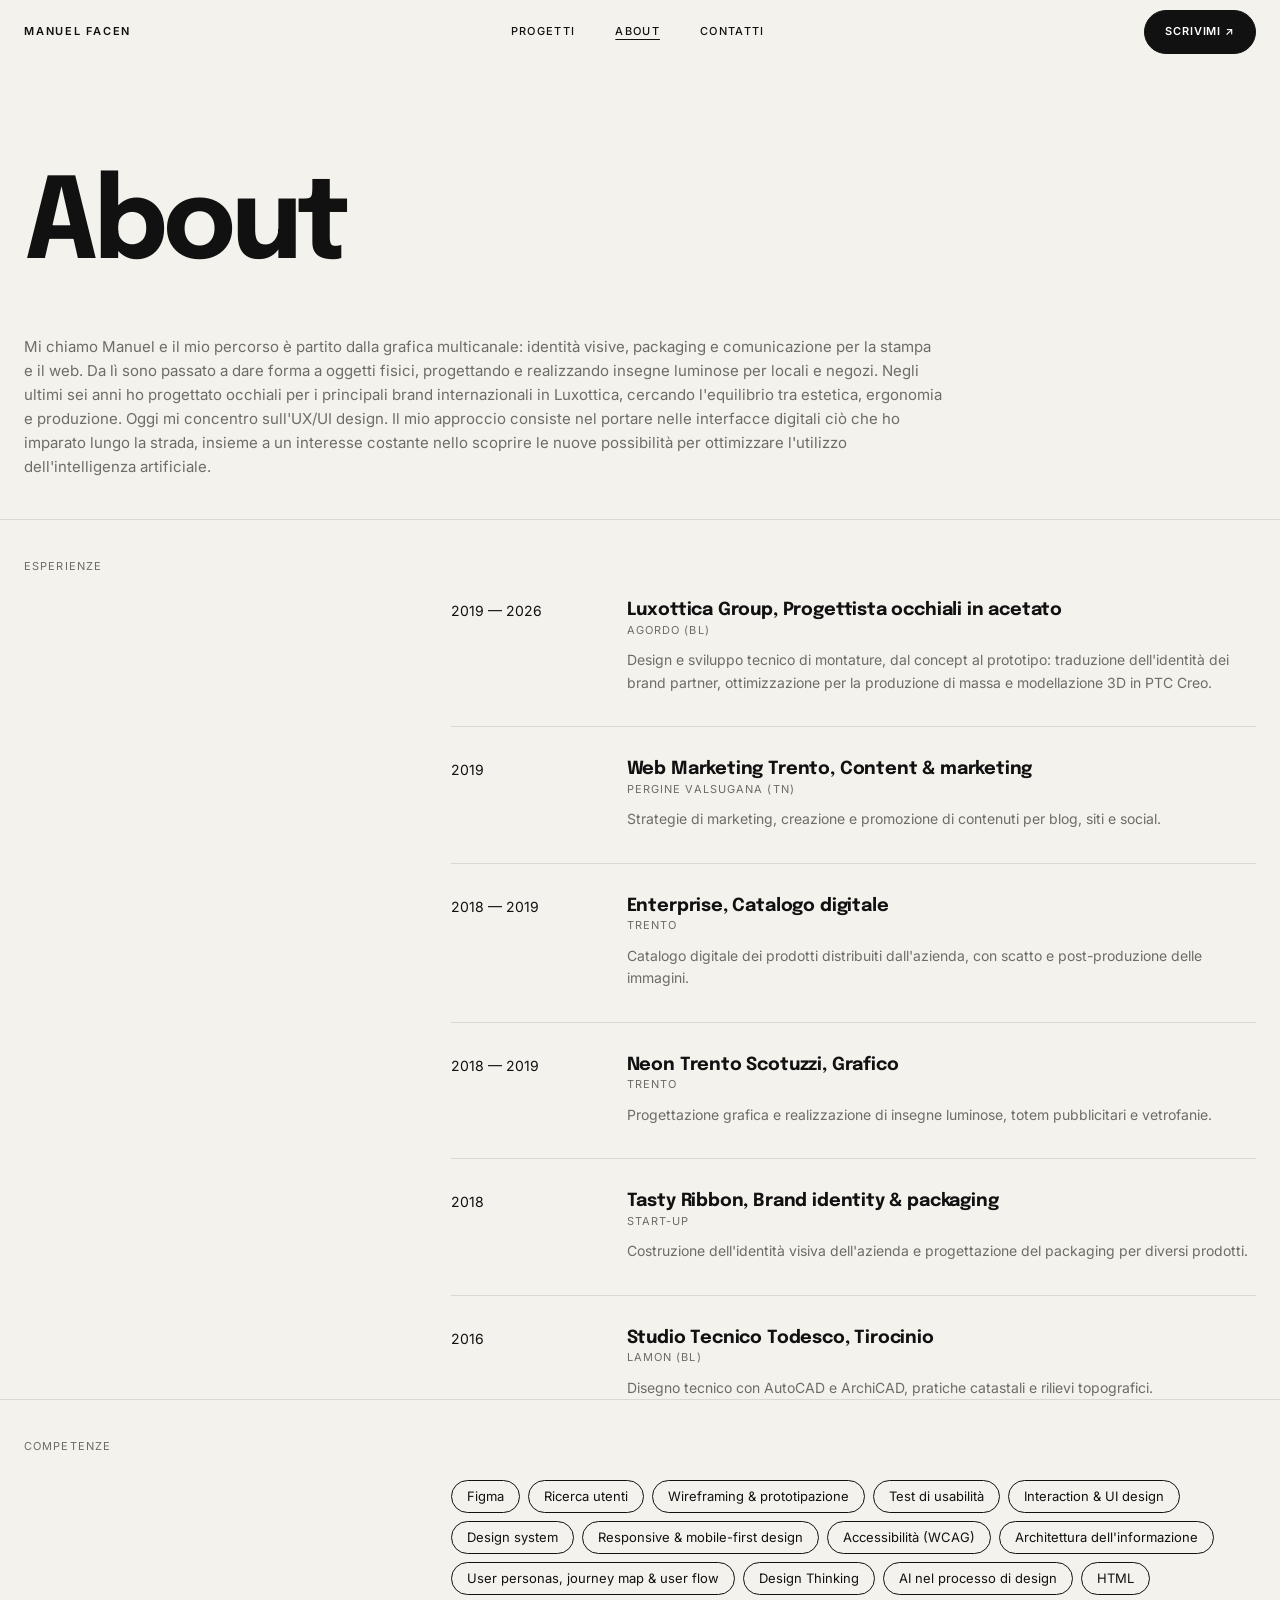
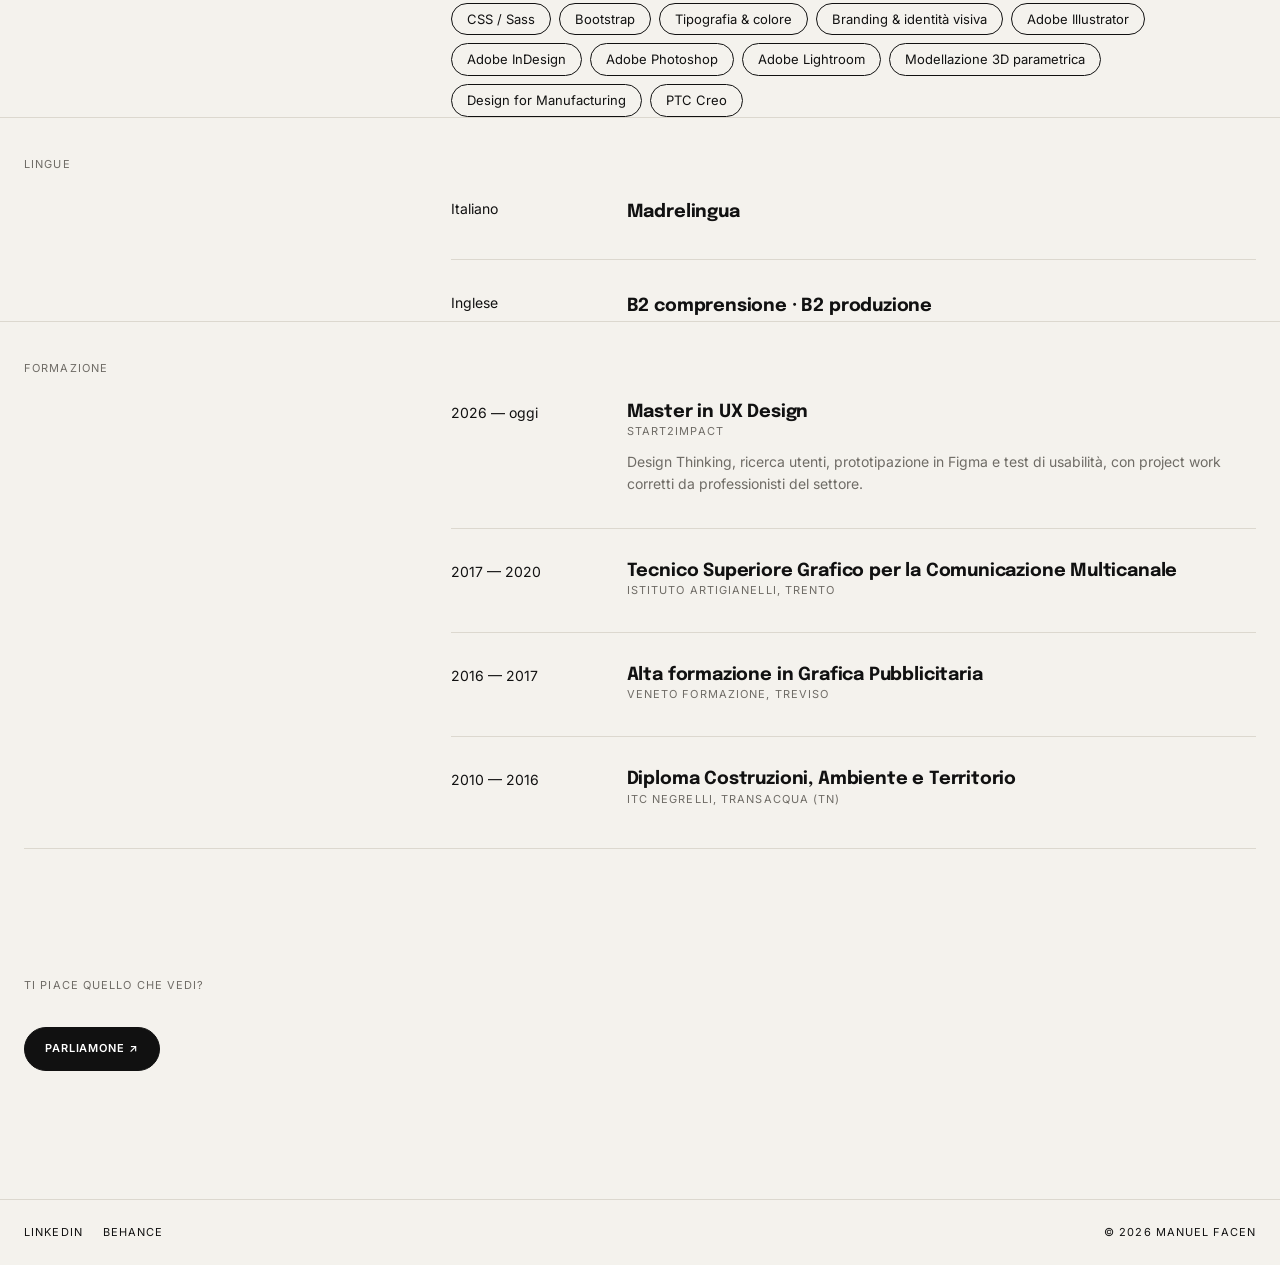
==== about.html @ a2a9d38c "Prima versione del portfolio Sei pagine in HTML (Home, About/CV, Contatti e tre progetti), stile in " ====
<!DOCTYPE html>
<html lang="it">
<head>
  <meta charset="utf-8">
  <meta name="viewport" content="width=device-width, initial-scale=1">
  <title>About / CV — Manuel Facen</title>
  <meta name="description" content="Il percorso di Manuel Facen: dalla grafica multicanale alle insegne luminose, dagli occhiali in Luxottica alla UX/UI.">
  <meta name="theme-color" content="#f4f2ed">

  <!-- Open Graph: anteprima del link sui social -->
  <meta property="og:type" content="website">
  <meta property="og:site_name" content="Manuel Facen">
  <meta property="og:locale" content="it_IT">
  <meta property="og:title" content="About / CV — Manuel Facen">
  <meta property="og:description" content="Il percorso di Manuel Facen: dalla grafica multicanale alle insegne luminose, dagli occhiali in Luxottica alla UX/UI.">
  <meta property="og:url" content="https://manuelf55.github.io/portfolio/about.html">
  <meta property="og:image" content="https://manuelf55.github.io/portfolio/img/og-image.jpg">
  <meta property="og:image:width" content="1200">
  <meta property="og:image:height" content="630">
  <meta name="twitter:card" content="summary_large_image">

  <!-- Favicon -->
  <link rel="icon" href="favicon/favicon.ico" sizes="any">
  <link rel="icon" type="image/png" sizes="32x32" href="favicon/favicon-32.png">
  <link rel="apple-touch-icon" href="favicon/apple-touch-icon.png">
  <link rel="manifest" href="favicon/site.webmanifest">

  <!-- Font -->
  <link rel="preconnect" href="https://fonts.googleapis.com">
  <link rel="preconnect" href="https://fonts.gstatic.com" crossorigin>
  <link rel="stylesheet" href="https://fonts.googleapis.com/css2?family=Epilogue:wght@700&amp;family=Inter:wght@400;500;600&amp;display=swap">

  <!-- Bootstrap, poi il CSS del sito (compilato da scss/style.scss) -->
  <link rel="stylesheet" href="https://cdn.jsdelivr.net/npm/bootstrap@5.3.3/dist/css/bootstrap.min.css" integrity="sha384-QWTKZyjpPEjISv5WaRU9OFeRpok6YctnYmDr5pNlyT2bRjXh0JMhjY6hW+ALEwIH" crossorigin="anonymous">
  <link rel="stylesheet" href="css/style.css">
</head>
<body>
  <a class="skip-link" href="#contenuto">Vai al contenuto</a>

  <header class="site-header">
    <div class="site-container site-header__inner">
      <a class="logo" href="index.html">Manuel Facen</a>

      <!-- Menu mobile: la checkbox apre e chiude il menu, senza JavaScript -->
      <input class="menu-toggle" type="checkbox" id="menu-toggle" aria-label="Apri o chiudi il menu">
      <label class="burger" for="menu-toggle" aria-hidden="true">
        <svg class="burger__open" viewBox="0 0 24 24" width="22" height="22" fill="none" stroke="currentColor" stroke-width="1.6" stroke-linecap="round"><path d="M4 8h16M4 16h16"/></svg>
        <svg class="burger__close" viewBox="0 0 24 24" width="22" height="22" fill="none" stroke="currentColor" stroke-width="1.6" stroke-linecap="round"><path d="M6 6l12 12M18 6L6 18"/></svg>
      </label>

      <nav class="main-nav" aria-label="Menu principale">
        <a href="index.html#progetti" data-label="Progetti">Progetti</a>
        <a href="about.html" data-label="About" aria-current="page">About</a>
        <a href="contatti.html" data-label="Contatti">Contatti</a>
      </nav>

      <a class="button header-cta" href="contatti.html">Scrivimi ↗</a>
    </div>
  </header>

  <main id="contenuto" class="site-container">
    <div class="page-header">
      <h1 class="title-xl">About</h1>
    </div>

    <!-- Presentazione -->
    <div class="row">
      <p class="col-lg-9 about-intro">Mi chiamo Manuel e il mio percorso è partito dalla grafica multicanale: identità visive, packaging e comunicazione per la stampa e il web. Da lì sono passato a dare forma a oggetti fisici, progettando e realizzando insegne luminose per locali e negozi. Negli ultimi sei anni ho progettato occhiali per i principali brand internazionali in Luxottica, cercando l'equilibrio tra estetica, ergonomia e produzione. Oggi mi concentro sull'UX/UI design. Il mio approccio consiste nel portare nelle interfacce digitali ciò che ho imparato lungo la strada, insieme a un interesse costante nello scoprire le nuove possibilità per ottimizzare l'utilizzo dell'intelligenza artificiale.</p>
    </div>

    <!-- Esperienze -->
    <section class="row gutter-site cv-section" aria-labelledby="esperienze">
      <h2 class="col-lg-4 cv-section__title" id="esperienze">Esperienze</h2>
      <div class="col-lg-8">
        <ul class="cv-list">
          <li class="cv-item">
            <span class="cv-item__date">2019 — 2026</span>
            <div class="cv-item__body">
              <h3 class="title-sm">Luxottica Group, Progettista occhiali in acetato</h3>
              <p class="eyebrow">Agordo (BL)</p>
              <p class="cv-item__text">Design e sviluppo tecnico di montature, dal concept al prototipo: traduzione dell'identità dei brand partner, ottimizzazione per la produzione di massa e modellazione 3D in PTC Creo.</p>
            </div>
          </li>
          <li class="cv-item">
            <span class="cv-item__date">2019</span>
            <div class="cv-item__body">
              <h3 class="title-sm">Web Marketing Trento, Content &amp; marketing</h3>
              <p class="eyebrow">Pergine Valsugana (TN)</p>
              <p class="cv-item__text">Strategie di marketing, creazione e promozione di contenuti per blog, siti e social.</p>
            </div>
          </li>
          <li class="cv-item">
            <span class="cv-item__date">2018 — 2019</span>
            <div class="cv-item__body">
              <h3 class="title-sm">Enterprise, Catalogo digitale</h3>
              <p class="eyebrow">Trento</p>
              <p class="cv-item__text">Catalogo digitale dei prodotti distribuiti dall'azienda, con scatto e post-produzione delle immagini.</p>
            </div>
          </li>
          <li class="cv-item">
            <span class="cv-item__date">2018 — 2019</span>
            <div class="cv-item__body">
              <h3 class="title-sm">Neon Trento Scotuzzi, Grafico</h3>
              <p class="eyebrow">Trento</p>
              <p class="cv-item__text">Progettazione grafica e realizzazione di insegne luminose, totem pubblicitari e vetrofanie.</p>
            </div>
          </li>
          <li class="cv-item">
            <span class="cv-item__date">2018</span>
            <div class="cv-item__body">
              <h3 class="title-sm">Tasty Ribbon, Brand identity &amp; packaging</h3>
              <p class="eyebrow">Start-up</p>
              <p class="cv-item__text">Costruzione dell'identità visiva dell'azienda e progettazione del packaging per diversi prodotti.</p>
            </div>
          </li>
          <li class="cv-item">
            <span class="cv-item__date">2016</span>
            <div class="cv-item__body">
              <h3 class="title-sm">Studio Tecnico Todesco, Tirocinio</h3>
              <p class="eyebrow">Lamon (BL)</p>
              <p class="cv-item__text">Disegno tecnico con AutoCAD e ArchiCAD, pratiche catastali e rilievi topografici.</p>
            </div>
          </li>
        </ul>
      </div>
    </section>

    <!-- Competenze -->
    <section class="row gutter-site cv-section" aria-labelledby="competenze">
      <h2 class="col-lg-4 cv-section__title" id="competenze">Competenze</h2>
      <div class="col-lg-8">
        <ul class="skills">
          <li>Figma</li>
          <li>Ricerca utenti</li>
          <li>Wireframing &amp; prototipazione</li>
          <li>Test di usabilità</li>
          <li>Interaction &amp; UI design</li>
          <li>Design system</li>
          <li>Responsive &amp; mobile-first design</li>
          <li>Accessibilità (WCAG)</li>
          <li>Architettura dell'informazione</li>
          <li>User personas, journey map &amp; user flow</li>
          <li>Design Thinking</li>
          <li>AI nel processo di design</li>
          <li>HTML</li>
          <li>CSS / Sass</li>
          <li>Bootstrap</li>
          <li>Tipografia &amp; colore</li>
          <li>Branding &amp; identità visiva</li>
          <li>Adobe Illustrator</li>
          <li>Adobe InDesign</li>
          <li>Adobe Photoshop</li>
          <li>Adobe Lightroom</li>
          <li>Modellazione 3D parametrica</li>
          <li>Design for Manufacturing</li>
          <li>PTC Creo</li>
        </ul>
      </div>
    </section>

    <!-- Lingue -->
    <section class="row gutter-site cv-section" aria-labelledby="lingue">
      <h2 class="col-lg-4 cv-section__title" id="lingue">Lingue</h2>
      <div class="col-lg-8">
        <ul class="cv-list">
          <li class="cv-item">
            <span class="cv-item__date">Italiano</span>
            <p class="cv-item__body title-sm">Madrelingua</p>
          </li>
          <li class="cv-item">
            <span class="cv-item__date">Inglese</span>
            <p class="cv-item__body title-sm">B2 comprensione · B2 produzione</p>
          </li>
        </ul>
      </div>
    </section>

    <!-- Formazione -->
    <section class="row gutter-site cv-section" aria-labelledby="formazione">
      <h2 class="col-lg-4 cv-section__title" id="formazione">Formazione</h2>
      <div class="col-lg-8">
        <ul class="cv-list">
          <li class="cv-item">
            <span class="cv-item__date">2026 — oggi</span>
            <div class="cv-item__body">
              <h3 class="title-sm">Master in UX Design</h3>
              <p class="eyebrow">Start2Impact</p>
              <p class="cv-item__text">Design Thinking, ricerca utenti, prototipazione in Figma e test di usabilità, con project work corretti da professionisti del settore.</p>
            </div>
          </li>
          <li class="cv-item">
            <span class="cv-item__date">2017 — 2020</span>
            <div class="cv-item__body">
              <h3 class="title-sm">Tecnico Superiore Grafico per la Comunicazione Multicanale</h3>
              <p class="eyebrow">Istituto Artigianelli, Trento</p>
            </div>
          </li>
          <li class="cv-item">
            <span class="cv-item__date">2016 — 2017</span>
            <div class="cv-item__body">
              <h3 class="title-sm">Alta formazione in Grafica Pubblicitaria</h3>
              <p class="eyebrow">Veneto Formazione, Treviso</p>
            </div>
          </li>
          <li class="cv-item">
            <span class="cv-item__date">2010 — 2016</span>
            <div class="cv-item__body">
              <h3 class="title-sm">Diploma Costruzioni, Ambiente e Territorio</h3>
              <p class="eyebrow">ITC Negrelli, Transacqua (TN)</p>
            </div>
          </li>
        </ul>
      </div>
    </section>

    <section class="closing">
      <p class="eyebrow">Ti piace quello che vedi?</p>
      <a class="button" href="contatti.html">Parliamone ↗</a>
    </section>
  </main>

  <footer class="site-footer">
    <div class="site-container site-footer__inner">
      <ul class="social-links">
        <li><a href="https://www.linkedin.com/in/manuel-facen-108201241/" target="_blank" rel="noopener">LinkedIn</a></li>
        <li><a href="https://www.behance.net/" target="_blank" rel="noopener">Behance</a></li>
      </ul>
      <p class="copyright">© 2026 Manuel Facen</p>
    </div>
  </footer>
</body>
</html>
---- css/style.css ----
body {
  background: #f4f2ed;
  color: #111111;
  font-family: "Inter", system-ui, sans-serif;
  font-size: 15px;
  line-height: 1.6;
}

a {
  color: #111111;
}
a:hover {
  color: #3d3b37;
}

img {
  display: block;
  max-width: 100%;
  height: auto;
}

.skip-link {
  position: absolute;
  top: -100px;
  left: 24px;
  z-index: 20;
  padding: 8px 16px;
  border-radius: 999px;
  background: #111111;
  color: #ffffff;
  font-size: 13px;
}
.skip-link:focus {
  top: 12px;
  color: #ffffff;
}

.site-container {
  max-width: 1320px;
  margin: 0 auto;
  padding: 0 24px;
}

.gutter-site {
  --bs-gutter-x: 48px;
  --bs-gutter-y: 40px;
}

.title-xl {
  margin: 0;
  font-family: "Epilogue", system-ui, sans-serif;
  font-size: clamp(2.5rem, 9vw, 7rem);
  font-weight: 700;
  line-height: 0.92;
  letter-spacing: -0.045em;
}

.title-md {
  margin: 0;
  font-family: "Epilogue", system-ui, sans-serif;
  font-size: clamp(1.5rem, 3vw, 2.1rem);
  font-weight: 700;
  line-height: 1.1;
  letter-spacing: -0.02em;
}

.title-sm {
  margin: 0;
  font-family: "Epilogue", system-ui, sans-serif;
  font-size: 18px;
  font-weight: 700;
  letter-spacing: -0.01em;
}

.eyebrow {
  margin: 0;
  color: #6f6c66;
  font-size: 11px;
  letter-spacing: 0.1em;
  text-transform: uppercase;
}

.lead-text {
  margin: 0;
  color: #4a4741;
  font-size: 18px;
  line-height: 1.55;
}

.button {
  display: inline-flex;
  align-items: center;
  gap: 8px;
  min-height: 44px;
  padding: 0 20px;
  border: 1px solid #111111;
  border-radius: 999px;
  background: #111111;
  color: #ffffff;
  font-family: "Inter", system-ui, sans-serif;
  font-size: 11px;
  font-weight: 600;
  letter-spacing: 0.08em;
  text-decoration: none;
  text-transform: uppercase;
  cursor: pointer;
  transition: background-color 0.2s ease, border-color 0.2s ease, color 0.2s ease;
}
.button:hover, .button:focus-visible {
  border-color: #3d3b37;
  background: #3d3b37;
  color: #ffffff;
}
.button:focus-visible {
  outline: 2px solid #111111;
  outline-offset: 3px;
}

.button--outline {
  background: transparent;
  color: #111111;
}
.button--outline:hover, .button--outline:focus-visible {
  border-color: #111111;
  background: #111111;
}

.tag {
  padding: 4px 12px;
  border: 1px solid #c9c4ba;
  border-radius: 999px;
  font-size: 11px;
  font-weight: 500;
  letter-spacing: 0.06em;
  text-transform: uppercase;
}

.site-header {
  position: sticky;
  top: 0;
  z-index: 10;
  background: rgba(244, 242, 237, 0.9);
}

.site-header__inner {
  display: flex;
  flex-wrap: wrap;
  align-items: center;
  justify-content: space-between;
  column-gap: 16px;
}

.logo {
  display: inline-flex;
  align-items: center;
  min-height: 64px;
  font-size: 11px;
  font-weight: 600;
  letter-spacing: 0.16em;
  text-decoration: none;
  text-transform: uppercase;
}

.main-nav {
  display: flex;
  gap: 40px;
}
.main-nav a {
  font-size: 11px;
  font-weight: 500;
  letter-spacing: 0.12em;
  text-decoration: none;
  text-transform: uppercase;
}
.main-nav a:focus-visible {
  outline: 2px solid #111111;
  outline-offset: 4px;
}
.main-nav [aria-current=page] {
  text-decoration: underline;
  text-underline-offset: 4px;
}

@media (min-width: 768px) {
  .main-nav a {
    display: inline-flex;
    flex-direction: column;
    align-items: center;
  }
  .main-nav a::after {
    content: attr(data-label);
    height: 0;
    overflow: hidden;
    visibility: hidden;
    font-weight: 600;
  }
  .main-nav a:hover, .main-nav a:focus-visible {
    color: #111111;
    font-weight: 600;
  }
}
.menu-toggle {
  position: absolute;
  opacity: 0;
}

.burger {
  display: none;
  align-items: center;
  justify-content: center;
  width: 44px;
  height: 44px;
  margin-right: -10px;
  cursor: pointer;
}

.burger__close {
  display: none;
}

.menu-toggle:focus-visible + .burger {
  border-radius: 8px;
  outline: 2px solid #111111;
}

@media (max-width: 767px) {
  .main-nav,
  .site-header .header-cta {
    display: none;
  }
  .burger {
    display: inline-flex;
  }
  .menu-toggle:checked ~ .main-nav {
    display: flex;
    flex-direction: column;
    gap: 8px;
    width: 100%;
    padding: 8px 0 16px;
  }
  .menu-toggle:checked ~ .main-nav a {
    font-family: "Epilogue", system-ui, sans-serif;
    font-size: 28px;
    font-weight: 700;
    letter-spacing: -0.02em;
    text-transform: none;
  }
  .menu-toggle:checked ~ .header-cta {
    display: inline-flex;
    margin-bottom: 20px;
  }
  .menu-toggle:checked + .burger .burger__open {
    display: none;
  }
  .menu-toggle:checked + .burger .burger__close {
    display: block;
  }
}
.hero {
  position: relative;
  min-height: 900px;
  margin-top: -64px;
  overflow: hidden;
}

.hero__content {
  position: relative;
  z-index: 1;
  display: flex;
  flex-direction: column;
  justify-content: center;
  min-height: 900px;
  padding-top: 64px;
}

.hero__text {
  max-width: 640px;
}

.hero__lead {
  max-width: 44ch;
  margin: 28px 0 36px;
  color: #4a4741;
  font-size: 18px;
  line-height: 1.5;
}

.hero__media {
  position: absolute;
  top: 0;
  right: 0;
  width: 50%;
  height: 100%;
}
.hero__media img {
  width: 100%;
  height: 100%;
  object-fit: cover;
}
.hero__media::after {
  content: "";
  position: absolute;
  inset: 0;
  background: linear-gradient(90deg, #f4f2ed 0%, rgba(244, 242, 237, 0) 30%);
}

.status {
  display: inline-flex;
  align-items: center;
  gap: 8px;
  margin: 0 0 32px;
  padding: 6px 14px;
  border: 1px solid rgba(17, 17, 17, 0.35);
  border-radius: 999px;
  font-size: 11px;
  font-weight: 500;
  letter-spacing: 0.12em;
  text-transform: uppercase;
}

.status__dot {
  width: 7px;
  height: 7px;
  border-radius: 50%;
  background: #2fbf71;
}

@media (max-width: 767px) {
  .hero {
    display: flex;
    flex-direction: column;
    min-height: 0;
  }
  .hero__content {
    min-height: 0;
    padding-top: calc(40px - min(5.4vw, 25.5px));
    padding-bottom: 48px;
  }
  .hero__media {
    position: relative;
    order: -1;
    width: 72%;
    max-width: 340px;
    height: auto;
    margin: calc(104px - min(10.8vw, 51px)) auto 0;
    aspect-ratio: 4/5;
  }
  .hero__media img {
    object-fit: contain;
  }
  .hero__media::after {
    display: none;
  }
  .status {
    gap: 6px;
    margin-bottom: 20px;
    padding: 4px 10px;
    font-size: 9px;
    letter-spacing: 0.1em;
  }
  .status__dot {
    width: 6px;
    height: 6px;
  }
}
.work-intro {
  display: flex;
  flex-direction: column;
  align-items: center;
  justify-content: center;
  min-height: 836px;
  margin-bottom: 64px;
  text-align: center;
}
.work-intro .eyebrow {
  padding-top: 40px;
}
@media (max-width: 767px) {
  .work-intro {
    min-height: calc(100svh - 64px);
  }
}

.project-list {
  display: flex;
  flex-direction: column;
  gap: 144px;
  padding-bottom: 128px;
}

.project-card__name {
  margin: 3px 0;
}

.project-card__description {
  max-width: 42ch;
  margin: 16px 0 20px;
  color: #6f6c66;
  font-size: 14px;
}

.project-card__credits {
  margin: 0 0 28px;
  color: #6f6c66;
  font-size: 13px;
}
.project-card__credits strong {
  color: #111111;
  font-weight: 600;
}

.project-card__media {
  position: relative;
  max-width: 600px;
  margin: 0 auto;
  aspect-ratio: 4/3;
  border-radius: 20px;
  overflow: hidden;
  box-shadow: 0 1px 2px rgba(17, 17, 17, 0.04), 0 18px 40px -24px rgba(17, 17, 17, 0.18);
}

.project-card__screen {
  position: absolute;
  top: 14%;
  left: 12%;
  width: 110%;
  aspect-ratio: 16/10;
  border-radius: 8px;
  overflow: hidden;
  background: #d9d9d9;
  box-shadow: 0 2px 4px rgba(0, 0, 0, 0.06), 0 40px 80px -40px rgba(0, 0, 0, 0.35);
}
.project-card__screen img {
  width: 100%;
  height: 100%;
  object-fit: cover;
}

.project-card--ecodream .project-card__media {
  background: #e6ece0;
}

.project-card--lamon-calling .project-card__media {
  background: #e4dbcd;
}

.project-card--forma .project-card__media {
  background: #dcdcd8;
}

.project-header {
  padding: 88px 0 56px;
}
@media (max-width: 767px) {
  .project-header {
    padding-top: 48px;
  }
}

.back-link {
  display: inline-flex;
  margin-bottom: 24px;
  color: #6f6c66;
  font-size: 11px;
  font-weight: 500;
  letter-spacing: 0.12em;
  text-decoration: none;
  text-transform: uppercase;
}

.project-title {
  margin: 0;
  font-family: "Epilogue", system-ui, sans-serif;
  font-weight: 700;
  line-height: 0.9;
  letter-spacing: -0.05em;
  white-space: nowrap;
}

.project-title--ecodream {
  font-size: min(265px, (min(100vw, 1320px) - 48px) / 4.8);
}

.project-title--lamon-calling {
  font-size: min(265px, (min(100vw, 1320px) - 48px) / 6.5);
}

.project-title--forma {
  font-size: min(265px, (min(100vw, 1320px) - 48px) / 3);
}

.project-intro {
  padding-bottom: 64px;
}
.project-intro .lead-text {
  max-width: 52ch;
}

.project-meta {
  margin: 0;
  border-bottom: 1px solid #dcd8cf;
}

.project-meta__row {
  display: flex;
  align-items: center;
  gap: 16px;
  padding: 14px 0;
  border-top: 1px solid #dcd8cf;
}
.project-meta__row dt {
  flex: 0 0 96px;
  color: #6f6c66;
  font-size: 11px;
  font-weight: 400;
  letter-spacing: 0.1em;
  text-transform: uppercase;
}
.project-meta__row dd {
  display: flex;
  flex-wrap: wrap;
  gap: 8px;
  margin: 0;
  font-size: 14px;
}

.project-section {
  display: flex;
  flex-direction: column;
  gap: 64px;
  padding-top: 128px;
}
.project-section .lead-text {
  max-width: 62ch;
}
.project-section .button {
  margin-top: 28px;
}

.gallery {
  display: flex;
  flex-direction: column;
  gap: 24px;
}

.project-image {
  position: relative;
  min-width: 0;
  margin: 0;
}
.project-image img {
  width: 100%;
  border-radius: 16px;
  background: #d9d9d9;
  box-shadow: 0 1px 2px rgba(17, 17, 17, 0.04), 0 18px 40px -24px rgba(17, 17, 17, 0.18);
}

.project-image--bordered img {
  border: 1px solid #e3dfd6;
}

.project-image__label {
  position: absolute;
  bottom: 16px;
  left: 16px;
  padding: 4px 12px;
  border-radius: 999px;
  background: rgba(17, 17, 17, 0.72);
  color: #ffffff;
  font-size: 11px;
  font-weight: 600;
  letter-spacing: 0.1em;
  text-transform: uppercase;
}

.image-pair {
  display: flex;
  align-items: flex-start;
  gap: 24px;
}
.image-pair .project-image {
  flex: calc(var(--ratio)) 1 0;
}
@media (max-width: 767px) {
  .image-pair {
    flex-direction: column;
  }
  .image-pair .project-image {
    flex: none;
    width: 100%;
  }
}

.project-nav {
  display: flex;
  flex-wrap: wrap;
  justify-content: space-between;
  gap: 40px 24px;
  margin-top: 160px;
  padding: 48px 0 120px;
  border-top: 1px solid #dcd8cf;
}
.project-nav a {
  text-decoration: none;
}
.project-nav span {
  display: block;
}
.project-nav .lead-text {
  margin-top: 8px;
  color: #6f6c66;
}

.project-nav__next {
  margin-left: auto;
  text-align: right;
}

.page-header {
  padding: 112px 0 56px;
}

.about-intro {
  margin: 0;
  padding-bottom: 80px;
  color: #6f6c66;
}

.cv-section {
  padding: 40px 0;
  border-top: 1px solid #dcd8cf;
}

.cv-section__title {
  margin: 0;
  color: #6f6c66;
  font-size: 11px;
  font-weight: 400;
  letter-spacing: 0.1em;
  text-transform: uppercase;
}

.cv-list {
  margin: 0;
  padding: 0;
  list-style: none;
}

.cv-item {
  display: flex;
  flex-wrap: wrap;
  gap: 6px 32px;
  padding: 32px 0;
  border-top: 1px solid #dcd8cf;
}
.cv-item:first-child {
  padding-top: 0;
  border-top: 0;
}
.cv-item:last-child {
  padding-bottom: 0;
}

.cv-item__date {
  flex: 0 0 144px;
  font-size: 14px;
}

.cv-item__body {
  flex: 1 1 320px;
  min-width: 0;
}

.cv-item__text {
  margin: 10px 0 0;
  color: #6f6c66;
  font-size: 14px;
}

.skills {
  display: flex;
  flex-wrap: wrap;
  gap: 8px;
  margin: 0;
  padding: 0;
  list-style: none;
}
.skills li {
  padding: 5px 15px;
  border: 1px solid #111111;
  border-radius: 999px;
  font-size: 13px;
}

.contact {
  padding-bottom: 112px;
}

.contact__title {
  max-width: 420px;
  margin-bottom: 40px;
}

.contact-info {
  margin: 0;
  font-size: 13px;
}

.contact-info__row {
  display: flex;
  justify-content: space-between;
  gap: 16px;
  padding: 14px 0;
  border-top: 1px solid #dcd8cf;
}
.contact-info__row dt {
  color: #6f6c66;
  font-weight: 400;
}
.contact-info__row dd {
  display: flex;
  flex-wrap: wrap;
  justify-content: flex-end;
  align-items: center;
  gap: 8px 16px;
  margin: 0;
}

.contact-form {
  display: flex;
  flex-direction: column;
  gap: 36px;
}

.form-field {
  display: flex;
  flex-direction: column;
  gap: 4px;
}
.form-field label {
  font-size: 11px;
  letter-spacing: 0.1em;
  text-transform: uppercase;
}
.form-field input,
.form-field textarea {
  width: 100%;
  padding: 8px 0;
  border: 0;
  border-bottom: 1px solid #dcd8cf;
  background: transparent;
  color: #111111;
  font: inherit;
  transition: border-color 0.2s ease;
}
.form-field input::placeholder,
.form-field textarea::placeholder {
  color: #6f6c66;
}
.form-field input:focus,
.form-field textarea:focus {
  border-bottom-color: #111111;
  outline: none;
}
.form-field textarea {
  min-height: 112px;
  resize: vertical;
}

.contact-form__footer {
  display: flex;
  flex-wrap: wrap;
  align-items: center;
  justify-content: space-between;
  gap: 24px;
}

.consent {
  display: flex;
  gap: 10px;
  max-width: 34ch;
  color: #6f6c66;
  font-size: 12px;
}
.consent input {
  margin-top: 3px;
  accent-color: #111111;
}

.closing {
  display: flex;
  flex-direction: column;
  align-items: flex-start;
  gap: 32px;
  padding: 128px 0;
  border-top: 1px solid #dcd8cf;
}

.site-footer {
  padding: 24px 0;
  border-top: 1px solid #dcd8cf;
  font-size: 11px;
  letter-spacing: 0.1em;
  text-transform: uppercase;
}

.site-footer__inner {
  display: flex;
  flex-wrap: wrap;
  justify-content: space-between;
  gap: 16px;
}

.social-links {
  display: flex;
  gap: 20px;
  margin: 0;
  padding: 0;
  list-style: none;
}
.social-links a {
  text-decoration: none;
}

.copyright {
  margin: 0;
}
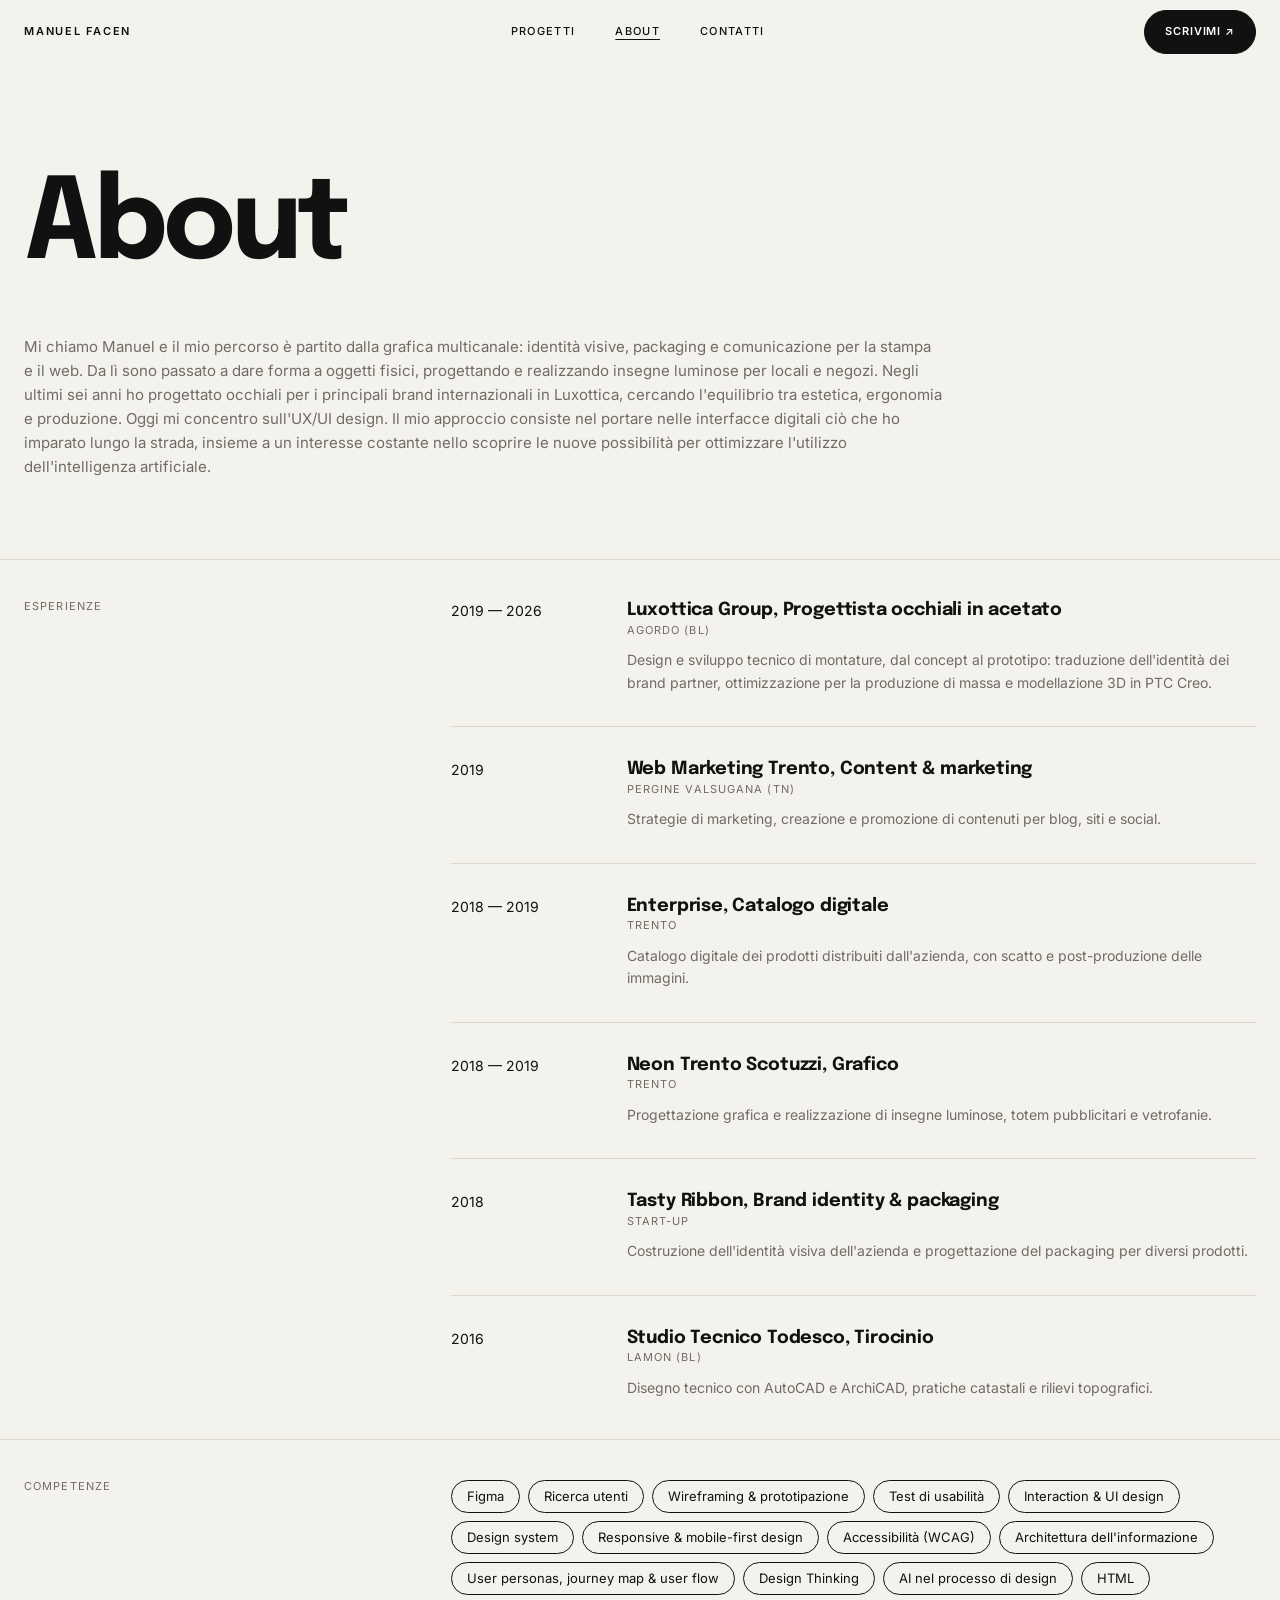
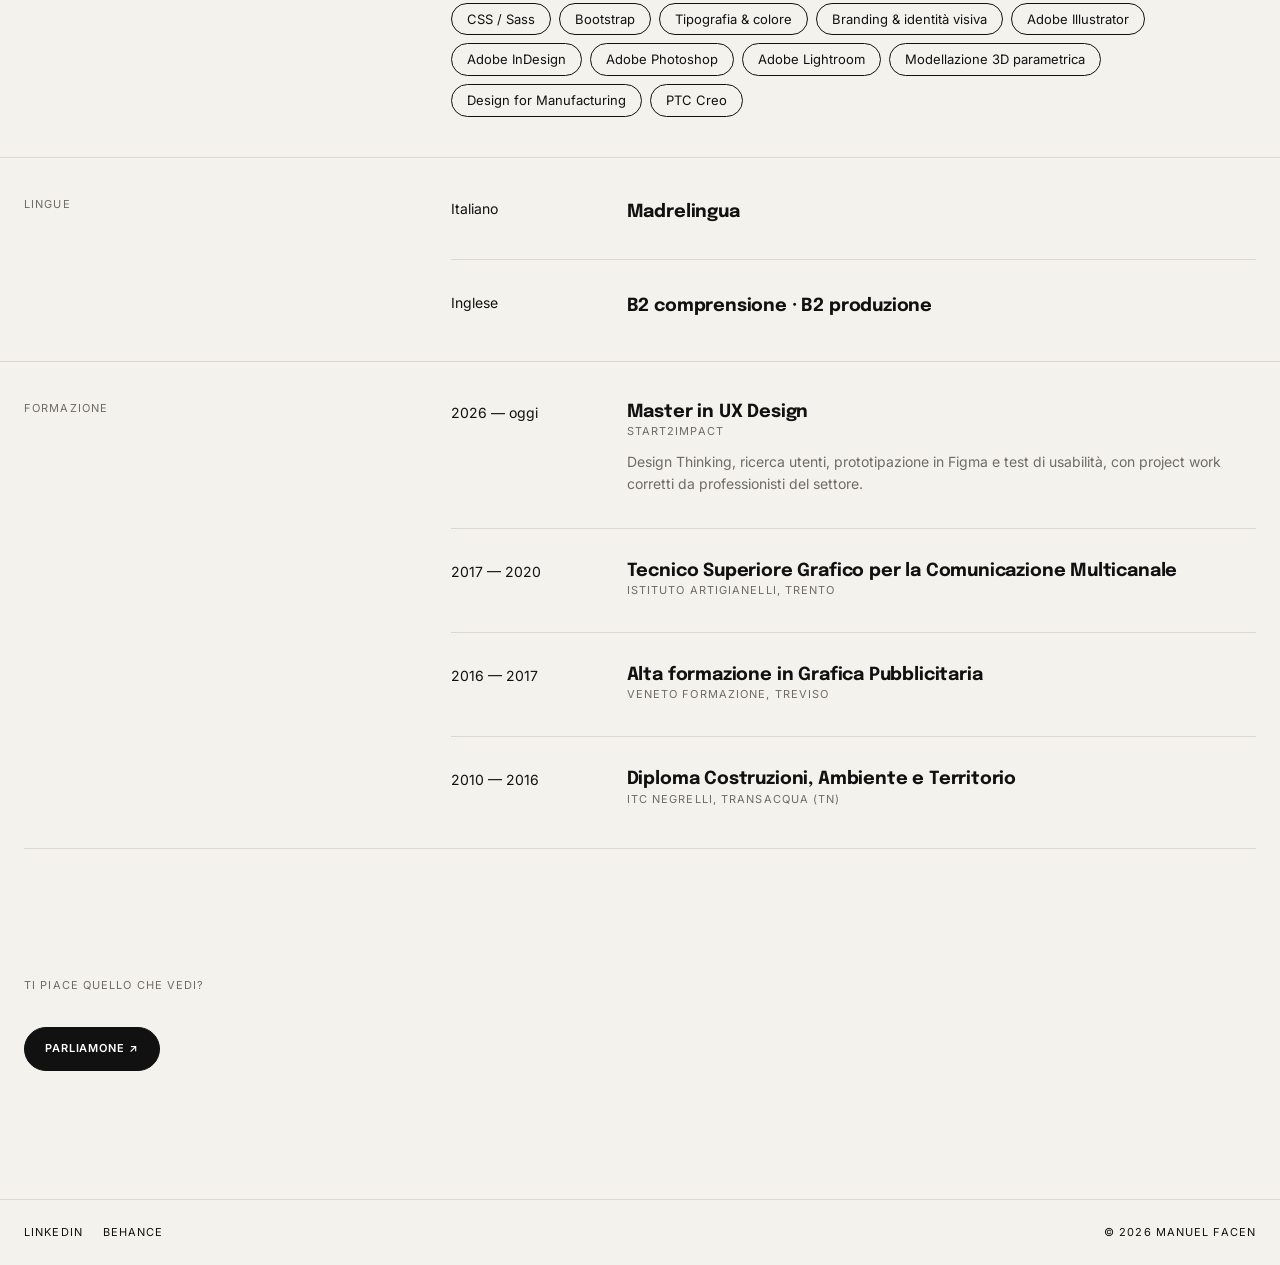
==== commit df4c93ee: "Link al profilo Behance in tutte le pagine Co-Authored-By: Claude Opus 5.5 <noreply@anthropic.com>" ====
--- a/about.html
+++ b/about.html
@@ -223,7 +223,7 @@
     <div class="site-container site-footer__inner">
       <ul class="social-links">
         <li><a href="https://www.linkedin.com/in/manuel-facen-108201241/" target="_blank" rel="noopener">LinkedIn</a></li>
-        <li><a href="https://www.behance.net/" target="_blank" rel="noopener">Behance</a></li>
+        <li><a href="https://www.behance.net/manuelface9084" target="_blank" rel="noopener">Behance</a></li>
       </ul>
       <p class="copyright">© 2026 Manuel Facen</p>
     </div>
--- a/css/style.css
+++ b/css/style.css
@@ -627,6 +627,7 @@
 }
 
 .cv-section {
+  --bs-gutter-y: 0;
   padding: 40px 0;
   border-top: 1px solid #dcd8cf;
 }
@@ -638,6 +639,11 @@
   font-weight: 400;
   letter-spacing: 0.1em;
   text-transform: uppercase;
+}
+@media (max-width: 991.98px) {
+  .cv-section__title {
+    margin-bottom: 40px;
+  }
 }
 
 .cv-list {
@@ -775,6 +781,14 @@
   gap: 24px;
 }
 
+.form-status {
+  margin: 0;
+  font-size: 14px;
+}
+.form-status:empty {
+  display: none;
+}
+
 .consent {
   display: flex;
   gap: 10px;
